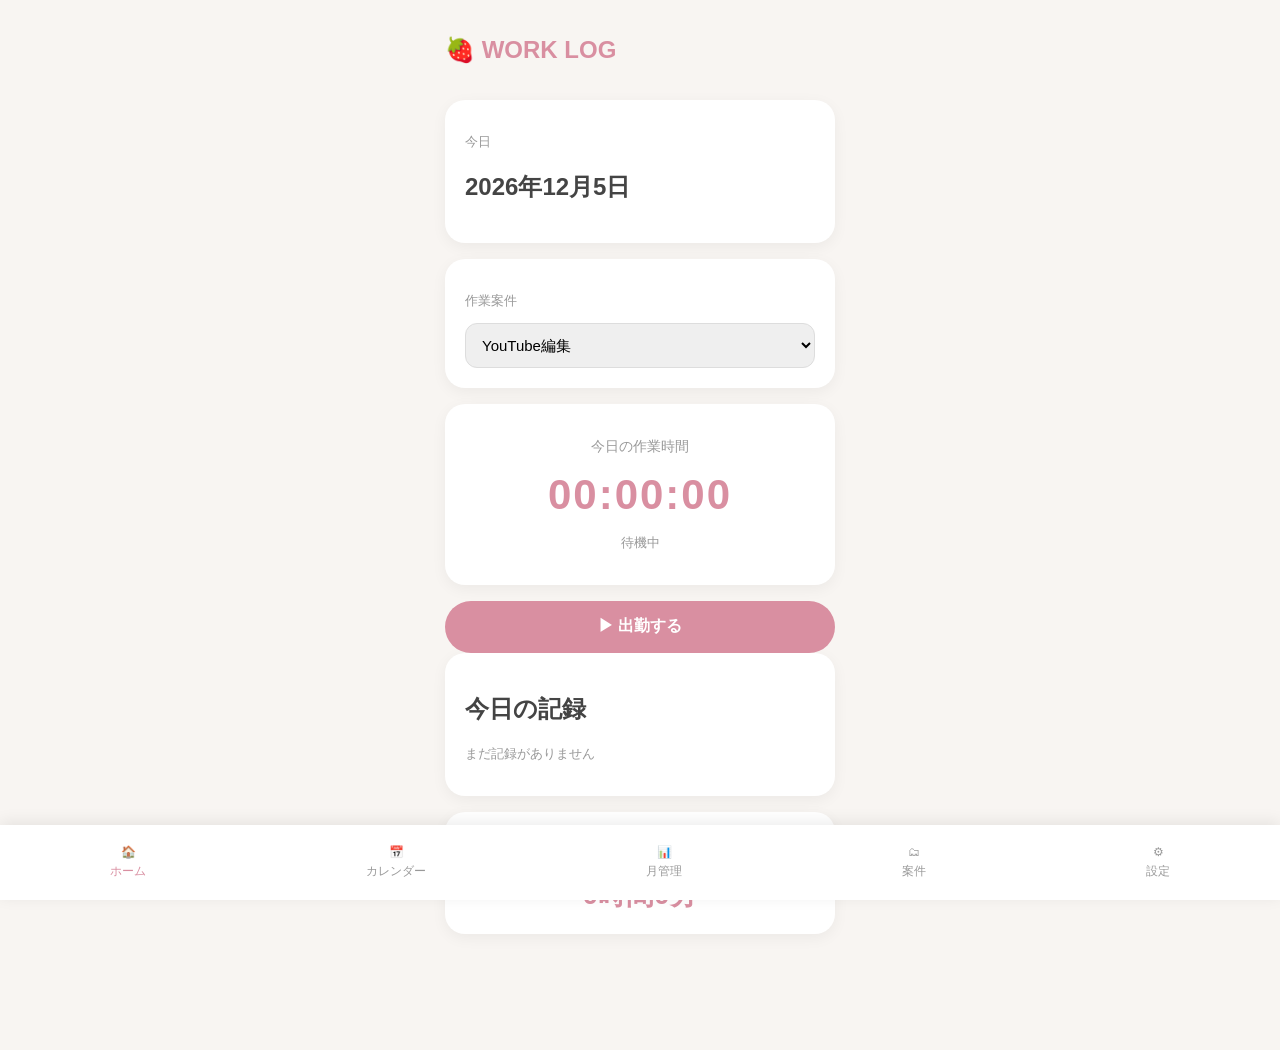
==== index.html @ a32bbe85 "Add files via upload" ====
<!DOCTYPE html>
<html lang="ja">

<head>

<meta charset="UTF-8">

<meta name="viewport" content="width=device-width, initial-scale=1.0">


<title>WORK LOG</title>


<link rel="stylesheet" href="css/style.css">


<link rel="manifest" href="manifest.json">


<meta name="theme-color" content="#D98FA1">


</head>



<body>


<div class="app">



<header>

<h1 class="logo">
🍓 WORK LOG
</h1>


</header>






<section class="card">


<p class="small-text">
今日
</p>


<h2 id="today">

</h2>


</section>








<section class="card">


<p class="small-text">
作業案件
</p>



<select id="projectSelect">

</select>


</section>









<section class="card time-card">


<p class="time-label">

今日の作業時間

</p>



<div id="timer" class="timer">

00:00:00

</div>



<p id="status" class="small-text">

待機中

</p>


</section>









<button

id="workButton"

class="btn btn-primary">

▶ 出勤する

</button>









<section class="card">


<h2>

今日の記録

</h2>



<div id="todayRecords">


<p class="small-text">

まだ記録がありません

</p>


</div>


</section>








<section class="card summary-card">


<p class="small-text">

今月の作業時間

</p>



<strong

id="monthTotal"

class="summary-number">

0時間0分

</strong>


</section>






</div>








<nav>


<div

class="nav-item nav-active"

onclick="location.href='index.html'">

🏠

<span>
ホーム
</span>

</div>





<div

class="nav-item"

onclick="location.href='calendar.html'">

📅

<span>
カレンダー
</span>

</div>





<div

class="nav-item"

onclick="location.href='monthly.html'">

📊

<span>
月管理
</span>

</div>





<div

class="nav-item"

onclick="location.href='projects.html'">

🗂

<span>
案件
</span>

</div>



<div

class="nav-item"

onclick="location.href='settings.html'">

⚙

<span>
設定
</span>

</div>


</nav>







<script src="js/app.js"></script>

<script src="js/home.js"></script>


</body>


</html>
---- css/style.css ----
/* =========================
 WORK LOG v1.0
 Common Style
========================= */


*{

box-sizing:border-box;

}



body{


margin:0;

padding:0;

font-family:

-apple-system,
BlinkMacSystemFont,
"Helvetica Neue",
Arial,
sans-serif;


background:#F8F5F2;

color:#444;


}





/* =====================
 App Layout
===================== */


.app{


max-width:430px;

margin:0 auto;

padding:20px;

padding-bottom:100px;


}






/* =====================
 Header
===================== */


header{


display:flex;

justify-content:space-between;

align-items:center;

margin-bottom:20px;


}



.logo{


font-size:24px;

font-weight:bold;

color:#D98FA1;


}







/* =====================
 Card
===================== */


.card{


background:white;

border-radius:20px;

padding:20px;

margin-bottom:16px;


box-shadow:

0 4px 15px rgba(0,0,0,0.05);


}





.small-text{


font-size:13px;

color:#999;


}





/* =====================
 Button
===================== */


.btn{


width:100%;

height:52px;

border:none;

border-radius:26px;

font-size:16px;

font-weight:bold;

cursor:pointer;


}



.btn-primary{


background:#D98FA1;

color:white;


}



.btn-work{


background:#555;

color:white;


}






/* =====================
 Select / Input
===================== */


select,
input{


width:100%;

height:45px;

border-radius:12px;

border:

1px solid #ddd;


padding:0 12px;

font-size:15px;


}





/* =====================
 Timer
===================== */


.time-card{


text-align:center;


}



.time-label{


font-size:14px;

color:#999;


}



.timer{


font-size:42px;

font-weight:bold;

letter-spacing:2px;

margin:15px 0;


color:#D98FA1;


}





/* =====================
 Summary
===================== */


.summary-card{


text-align:center;


}



.summary-number{


font-size:28px;

color:#D98FA1;


}





/* =====================
 Records
===================== */


.record-item{


background:#FAF8F7;

padding:14px;

border-radius:14px;

margin-top:10px;


}





/* =====================
 Bottom Navigation
===================== */


nav{


position:fixed;

bottom:0;

left:0;

right:0;


height:75px;


background:white;


display:flex;

justify-content:space-around;

align-items:center;


box-shadow:

0 -3px 15px rgba(0,0,0,0.08);


}



.nav-item{


font-size:12px;

color:#999;

text-align:center;

cursor:pointer;


}



.nav-item span{


display:block;

margin-top:4px;


}



.nav-active{


color:#D98FA1;


}






/* =====================
 Calendar
===================== */


.calendar-control{


display:flex;

justify-content:space-between;

align-items:center;


}



.calendar-control button{


border:none;

background:#F7E5EA;

color:#D98FA1;


width:40px;

height:40px;

border-radius:50%;


}





.week-header{


display:grid;

grid-template-columns:repeat(7,1fr);

text-align:center;

font-size:12px;

color:#999;

margin-bottom:10px;


}



#calendarGrid{


display:grid;

grid-template-columns:repeat(7,1fr);

gap:8px;


}



.calendar-day{


height:45px;

display:flex;

align-items:center;

justify-content:center;

border-radius:12px;

cursor:pointer;


}



.calendar-day:hover{


background:#F7E5EA;


}



.work-day{


background:#F7E5EA;

color:#D98FA1;

font-weight:bold;


}





/* =====================
 Edit
===================== */


.edit-box{


background:#FAF8F7;

padding:16px;

border-radius:14px;

margin-top:15px;


}



.edit-buttons{


display:flex;

gap:10px;

margin-top:15px;


}



.edit-buttons button{


flex:1;

height:45px;

border:none;

border-radius:22px;


}



.save-edit{


background:#D98FA1;

color:white;


}



.delete-edit{


background:#eee;

color:#777;


}







/* =====================
 Projects
===================== */


.project-card{


background:#FAF8F7;

padding:15px;

border-radius:14px;

display:flex;

justify-content:space-between;

align-items:center;

margin-top:10px;


}



.project-info{


display:flex;

align-items:center;

gap:10px;


}



.project-color{


width:18px;

height:18px;

border-radius:50%;


}



.delete-btn{


border:none;

background:#eee;

padding:8px 12px;

border-radius:20px;

color:#777;


}





/* =====================
 Monthly
===================== */


.month-item{


background:#FAF8F7;

padding:14px;

border-radius:12px;

margin-top:10px;

display:flex;

justify-content:space-between;


}



.project-summary{


background:#FAF8F7;

padding:14px;

border-radius:12px;

margin-top:10px;


}
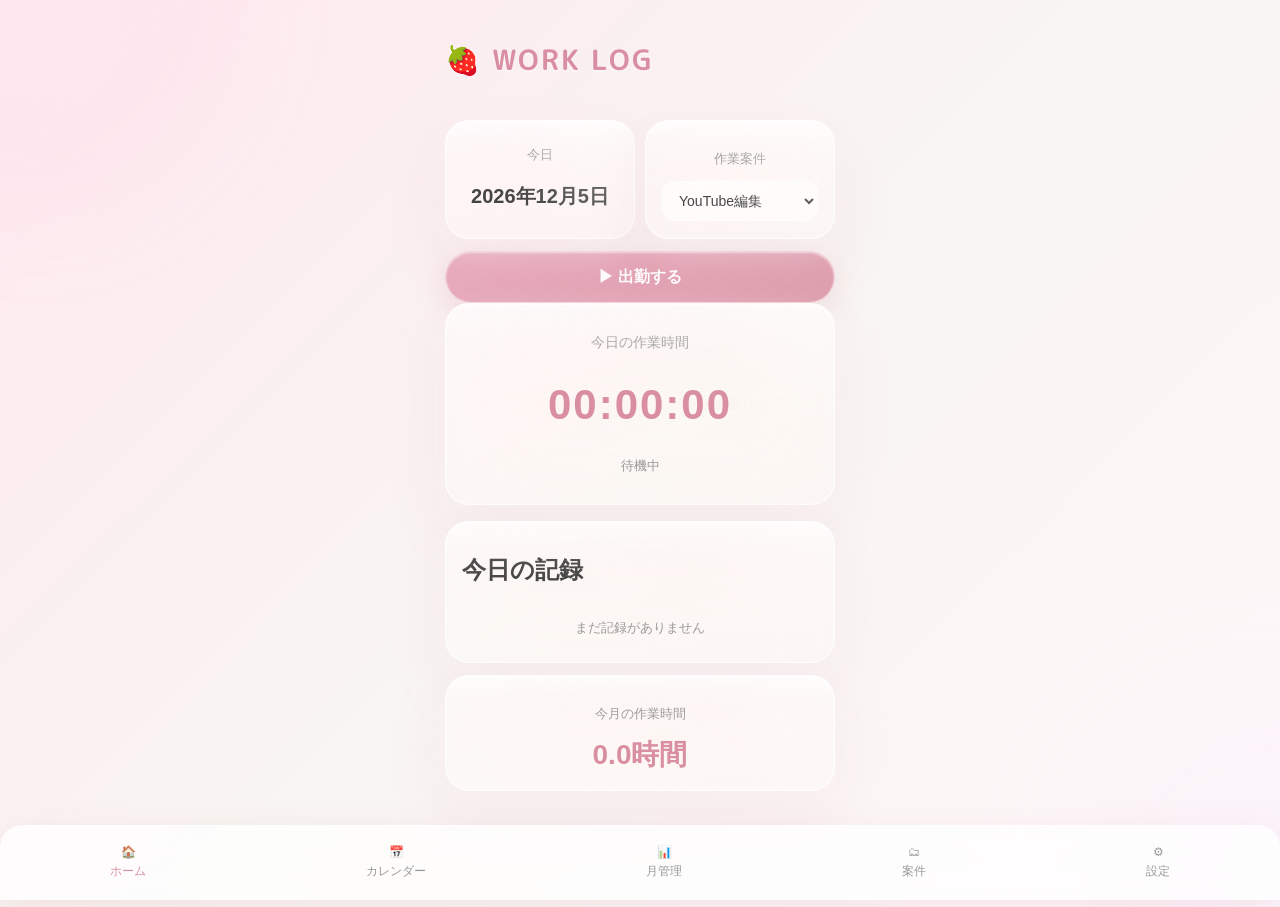
==== commit c6d1af2c: "Add files via upload" ====
--- a/index.html
+++ b/index.html
@@ -18,6 +18,12 @@
 
 
 <meta name="theme-color" content="#D98FA1">
+
+<link rel="preconnect" href="https://fonts.googleapis.com">
+
+<link rel="preconnect" href="https://fonts.gstatic.com" crossorigin>
+
+<link href="https://fonts.googleapis.com/css2?family=M+PLUS+Rounded+1c:wght@500;700&display=swap" rel="stylesheet">
 
 
 </head>
@@ -43,19 +49,103 @@
 
 
 
-
-
-<section class="card">
+<div class="top-cards">
+
+    <section class="card compact-card">
+
+        <p class="small-text">
+            今日
+        </p>
+
+        <h2 id="today"></h2>
+
+    </section>
+
+    <section class="card compact-card">
+
+        <p class="small-text">
+            作業案件
+        </p>
+
+        <select id="projectSelect"></select>
+
+    </section>
+
+</div>
+
+
+
+<button
+
+id="workButton"
+
+class="btn btn-primary">
+
+▶ 出勤する
+
+</button>
+
+
+
+
+
+<section class="card time-card">
+
+
+<p class="time-label">
+
+今日の作業時間
+
+</p>
+
+
+
+<div id="timer" class="timer">
+
+00:00:00
+
+</div>
+
+
+
+<p id="status" class="small-text">
+
+待機中
+
+</p>
+
+
+</section>
+
+
+
+
+
+
+
+
+<section class="card compact-card">
+
+
+<h2>
+
+今日の記録
+
+</h2>
+
+
+
+<div id="todayRecords">
 
 
 <p class="small-text">
-今日
+
+まだ記録がありません
+
 </p>
 
 
-<h2 id="today">
-
-</h2>
+</div>
 
 
 </section>
@@ -67,18 +157,26 @@
 
 
 
-<section class="card">
+<section class="card summary-card">
 
 
 <p class="small-text">
-作業案件
+
+今月の作業時間
+
 </p>
 
 
 
-<select id="projectSelect">
-
-</select>
+<strong
+
+id="monthTotal"
+
+class="summary-number">
+
+0時間0分
+
+</strong>
 
 
 </section>
@@ -88,125 +186,6 @@
 
 
 
-
-
-
-<section class="card time-card">
-
-
-<p class="time-label">
-
-今日の作業時間
-
-</p>
-
-
-
-<div id="timer" class="timer">
-
-00:00:00
-
-</div>
-
-
-
-<p id="status" class="small-text">
-
-待機中
-
-</p>
-
-
-</section>
-
-
-
-
-
-
-
-
-
-<button
-
-id="workButton"
-
-class="btn btn-primary">
-
-▶ 出勤する
-
-</button>
-
-
-
-
-
-
-
-
-
-<section class="card">
-
-
-<h2>
-
-今日の記録
-
-</h2>
-
-
-
-<div id="todayRecords">
-
-
-<p class="small-text">
-
-まだ記録がありません
-
-</p>
-
-
-</div>
-
-
-</section>
-
-
-
-
-
-
-
-
-<section class="card summary-card">
-
-
-<p class="small-text">
-
-今月の作業時間
-
-</p>
-
-
-
-<strong
-
-id="monthTotal"
-
-class="summary-number">
-
-0時間0分
-
-</strong>
-
-
-</section>
-
-
-
-
-
-
 </div>
 
 
--- a/css/style.css
+++ b/css/style.css
@@ -14,24 +14,85 @@
 
 body{
 
-
-margin:0;
-
-padding:0;
-
-font-family:
-
--apple-system,
-BlinkMacSystemFont,
-"Helvetica Neue",
-Arial,
-sans-serif;
-
-
-background:#F8F5F2;
-
-color:#444;
-
+    margin:0;
+
+    padding:0;
+
+    font-family:
+    -apple-system,
+    BlinkMacSystemFont,
+    "Helvetica Neue",
+    Arial,
+    sans-serif;
+
+    background:
+    linear-gradient(
+        135deg,
+        #FFE8EF,
+        #F8F5F2,
+        #FFF7FA
+    );
+
+    color:#444;
+
+    position:relative;
+overflow-x:hidden;
+
+}
+
+body::before{
+
+    content:"";
+
+    position:fixed;
+
+    top:-200px;
+    left:-180px;
+
+    width:420px;
+    height:420px;
+
+    border-radius:50%;
+
+    background:
+    radial-gradient(
+        circle,
+        rgba(255,255,255,.65),
+        rgba(255,192,220,.18),
+        transparent 70%
+    );
+
+    filter:blur(60px);
+
+    z-index:-2;
+
+}
+
+body::after{
+
+    content:"";
+
+    position:fixed;
+
+    bottom:-180px;
+    right:-180px;
+
+    width:380px;
+    height:380px;
+
+    border-radius:50%;
+
+    background:
+    radial-gradient(
+        circle,
+        rgba(255,255,255,.55),
+        rgba(230,220,255,.20),
+        transparent 70%
+    );
+
+    filter:blur(70px);
+
+    z-index:-2;
 
 }
 
@@ -86,13 +147,18 @@
 
 .logo{
 
-
-font-size:24px;
-
-font-weight:bold;
-
-color:#D98FA1;
-
+    font-family:"M PLUS Rounded 1c", sans-serif;
+
+    font-size:28px;
+
+    font-weight:700;
+
+    letter-spacing:2px;
+
+    color:#D98FA1;
+
+    text-shadow:
+        0 1px 2px rgba(255,255,255,.8);
 
 }
 
@@ -109,20 +175,101 @@
 
 .card{
 
-
-background:white;
-
-border-radius:20px;
-
-padding:20px;
-
-margin-bottom:16px;
-
-
-box-shadow:
-
-0 4px 15px rgba(0,0,0,0.05);
-
+    position:relative;
+
+    overflow:hidden;
+
+    background:
+linear-gradient(
+    145deg,
+    rgba(255,255,255,.48),
+    rgba(255,255,255,.16)
+);
+
+    backdrop-filter:blur(40px) saturate(200%);
+-webkit-backdrop-filter:blur(40px) saturate(200%);
+
+
+    border:1px solid rgba(255,255,255,.75);
+
+    border-radius:24px;
+
+    padding:16px 20px;
+
+    margin-bottom:16px;
+
+    box-shadow:
+
+0 12px 35px rgba(255,255,255,.35),
+
+0 25px 55px rgba(217,143,161,.15),
+
+inset 0 1px 1px rgba(255,255,255,.8),
+
+inset 0 -1px 2px rgba(255,255,255,.2);
+
+    display:flex;
+
+    flex-direction:column;
+
+    justify-content:center;
+
+}
+
+.card::before{
+
+    content:"";
+
+    position:absolute;
+
+    top:0;
+    left:0;
+
+    width:100%;
+    height:45%;
+
+    background:
+
+    linear-gradient(
+
+        to bottom,
+
+        rgba(255,255,255,.65),
+
+        rgba(255,255,255,.08),
+
+        transparent
+
+    );
+
+}
+
+.card::after{
+
+    content:"";
+
+    position:absolute;
+
+    top:-60px;
+    right:-60px;
+
+    width:170px;
+    height:170px;
+
+    border-radius:50%;
+
+    background:
+    radial-gradient(
+
+        circle,
+
+        rgba(255,255,255,.55),
+
+        transparent 70%
+
+    );
+
+    filter:blur(35px);
 
 }
 
@@ -132,11 +279,11 @@
 
 .small-text{
 
-
-font-size:13px;
-
-color:#999;
-
+    font-size:13px;
+
+    color:#999;
+
+    text-align:center;
 
 }
 
@@ -151,21 +298,30 @@
 
 .btn{
 
-
-width:100%;
-
-height:52px;
-
-border:none;
-
-border-radius:26px;
-
-font-size:16px;
-
-font-weight:bold;
-
-cursor:pointer;
-
+    width:100%;
+    height:52px;
+    border:none;
+    border-radius:26px;
+    font-size:16px;
+    font-weight:bold;
+    cursor:pointer;
+
+    transition:
+        transform .2s ease,
+        box-shadow .2s ease,
+        opacity .2s ease;
+
+}
+
+.btn:hover{
+
+    transform:translateY(-2px);
+
+}
+
+.btn:active{
+
+    transform:translateY(1px) scale(.98);
 
 }
 
@@ -173,11 +329,20 @@
 
 .btn-primary{
 
-
-background:#D98FA1;
-
-color:white;
-
+    background:
+    linear-gradient(
+        145deg,
+        rgba(231,168,186,.95),
+        rgba(217,143,161,.85)
+    );
+
+    color:#fff;
+
+    border:1px solid rgba(255,255,255,.5);
+
+    box-shadow:
+        0 10px 30px rgba(217,143,161,.25),
+        inset 0 1px 2px rgba(255,255,255,.6);
 
 }
 
@@ -185,11 +350,16 @@
 
 .btn-work{
 
-
-background:#555;
-
-color:white;
-
+    background:
+linear-gradient(
+135deg,
+#FFDCE7 0%,
+#FFF5F8 40%,
+#F7F6FF 100%
+);
+    color:white;
+
+    box-shadow:0 10px 25px rgba(0,0,0,.15);
 
 }
 
@@ -206,520 +376,668 @@
 select,
 input{
 
-
-width:100%;
+    width:100%;
+
+    height:40px;
+
+    border-radius:14px;
+
+    border:1px solid rgba(255,255,255,.6);
+
+    background:rgba(255,255,255,.45);
+
+    backdrop-filter:blur(10px);
+
+    -webkit-backdrop-filter:blur(10px);
+
+    padding:0 12px;
+
+    font-size:14px;
+
+    color:#444;
+
+}
+
+
+
+
+
+/* =====================
+ Timer
+===================== */
+
+
+.time-card{
+
+
+text-align:center;
+
+
+}
+
+
+
+.time-label{
+
+
+font-size:14px;
+
+color:#999;
+
+
+}
+
+
+
+.timer{
+
+
+font-size:42px;
+
+font-weight:bold;
+
+letter-spacing:2px;
+
+margin:15px 0;
+
+
+color:#D98FA1;
+
+
+}
+
+
+
+
+
+/* =====================
+ Summary
+===================== */
+
+
+.summary-card{
+
+    text-align:center;
+
+    display:flex;
+
+    flex-direction:column;
+
+    justify-content:center;
+
+    min-height:90px;
+
+}
+
+
+
+.summary-number{
+
+
+font-size:28px;
+
+color:#D98FA1;
+
+
+}
+
+
+
+
+
+/* =====================
+ Records
+===================== */
+
+
+.record-item{
+
+    background:rgba(255,255,255,.45);
+
+    backdrop-filter:blur(10px);
+
+    -webkit-backdrop-filter:blur(10px);
+
+    border:1px solid rgba(255,255,255,.5);
+
+    padding:14px;
+
+    border-radius:16px;
+
+    margin-top:10px;
+
+}
+
+
+
+
+
+/* =====================
+ Bottom Navigation
+===================== */
+
+
+nav{
+
+    position:fixed;
+
+    bottom:0;
+
+    left:0;
+
+    right:0;
+
+    height:75px;
+
+    background:rgba(255,255,255,.75);
+
+    backdrop-filter:blur(20px);
+
+    -webkit-backdrop-filter:blur(20px);
+
+    display:flex;
+
+    justify-content:space-around;
+
+    align-items:center;
+
+
+    box-shadow:
+    0 10px 35px rgba(217,143,161,.18);
+
+
+    border-radius:22px 22px 0 0;
+
+}
+
+
+
+.nav-item{
+
+
+font-size:12px;
+
+color:#999;
+
+text-align:center;
+
+cursor:pointer;
+
+
+}
+
+
+
+.nav-item span{
+
+
+display:block;
+
+margin-top:4px;
+
+
+}
+
+
+
+.nav-active{
+
+
+color:#D98FA1;
+
+
+}
+
+
+
+
+
+
+/* =====================
+ Calendar
+===================== */
+
+
+.calendar-control{
+
+
+display:flex;
+
+justify-content:space-between;
+
+align-items:center;
+
+
+}
+
+
+
+.calendar-control button{
+
+
+border:none;
+
+background:#F7E5EA;
+
+color:#D98FA1;
+
+
+width:40px;
+
+height:40px;
+
+border-radius:50%;
+
+
+}
+
+
+
+
+
+.week-header{
+
+
+display:grid;
+
+grid-template-columns:repeat(7,1fr);
+
+text-align:center;
+
+font-size:12px;
+
+color:#999;
+
+margin-bottom:10px;
+
+
+}
+
+
+
+#calendarGrid{
+
+
+display:grid;
+
+grid-template-columns:repeat(7,1fr);
+
+gap:8px;
+
+
+}
+
+
+
+.calendar-day{
+
+    position:relative;
+
+    height:45px;
+
+    display:flex;
+
+    flex-direction:column;
+
+    justify-content:center;
+
+    align-items:center;
+
+    border-radius:12px;
+
+    cursor:pointer;
+
+}
+
+
+
+.calendar-day:hover{
+
+
+background:#F7E5EA;
+
+
+}
+
+
+
+.work-day{
+
+
+background:#F7E5EA;
+
+color:#D98FA1;
+
+font-weight:bold;
+
+
+}
+
+
+
+
+
+/* =====================
+ Edit
+===================== */
+
+
+.edit-box{
+
+
+background:#FAF8F7;
+
+padding:16px;
+
+border-radius:14px;
+
+margin-top:15px;
+
+
+}
+
+
+
+.edit-buttons{
+
+
+display:flex;
+
+gap:10px;
+
+margin-top:15px;
+
+
+}
+
+
+
+.edit-buttons button{
+
+
+flex:1;
 
 height:45px;
 
+border:none;
+
+border-radius:22px;
+
+
+}
+
+
+
+.save-edit{
+
+
+background:#D98FA1;
+
+color:white;
+
+
+}
+
+
+
+.delete-edit{
+
+
+background:#eee;
+
+color:#777;
+
+
+}
+
+
+
+
+
+
+
+/* =====================
+ Projects
+===================== */
+
+
+.project-card{
+
+
+    background:rgba(255,255,255,.45);
+
+    backdrop-filter:blur(10px);
+
+    -webkit-backdrop-filter:blur(10px);
+
+    border:1px solid rgba(255,255,255,.5);
+
+    padding:14px;
+
+    border-radius:16px;
+
+    margin-top:10px;
+
+
+}
+
+
+
+.project-info{
+
+
+display:flex;
+
+align-items:center;
+
+gap:10px;
+
+
+}
+
+
+
+.project-color{
+
+
+width:18px;
+
+height:18px;
+
+border-radius:50%;
+
+
+}
+
+
+
+.delete-btn{
+
+
+border:none;
+
+background:#eee;
+
+padding:8px 12px;
+
+border-radius:20px;
+
+color:#777;
+
+
+}
+
+
+
+
+
+/* =====================
+ Monthly
+===================== */
+
+
+.month-item{
+
+
+background:#FAF8F7;
+
+padding:14px;
+
 border-radius:12px;
 
-border:
-
-1px solid #ddd;
-
-
-padding:0 12px;
-
-font-size:15px;
-
-
-}
-
-
-
-
-
-/* =====================
- Timer
-===================== */
-
-
-.time-card{
-
-
-text-align:center;
-
-
-}
-
-
-
-.time-label{
-
-
-font-size:14px;
-
-color:#999;
-
-
-}
-
-
-
-.timer{
-
-
-font-size:42px;
-
-font-weight:bold;
-
-letter-spacing:2px;
-
-margin:15px 0;
-
-
-color:#D98FA1;
-
-
-}
-
-
-
-
-
-/* =====================
- Summary
-===================== */
-
-
-.summary-card{
-
-
-text-align:center;
-
-
-}
-
-
-
-.summary-number{
-
-
-font-size:28px;
-
-color:#D98FA1;
-
-
-}
-
-
-
-
-
-/* =====================
- Records
-===================== */
-
-
-.record-item{
-
-
-background:#FAF8F7;
-
-padding:14px;
-
-border-radius:14px;
-
 margin-top:10px;
 
-
-}
-
-
-
-
-
-/* =====================
- Bottom Navigation
-===================== */
-
-
-nav{
-
-
-position:fixed;
-
-bottom:0;
-
-left:0;
-
-right:0;
-
-
-height:75px;
-
-
-background:white;
-
-
 display:flex;
 
-justify-content:space-around;
-
-align-items:center;
-
-
-box-shadow:
-
-0 -3px 15px rgba(0,0,0,0.08);
-
-
-}
-
-
-
-.nav-item{
-
-
-font-size:12px;
-
-color:#999;
-
-text-align:center;
-
-cursor:pointer;
-
-
-}
-
-
-
-.nav-item span{
-
-
-display:block;
-
-margin-top:4px;
-
-
-}
-
-
-
-.nav-active{
-
-
-color:#D98FA1;
-
-
-}
-
-
-
-
-
-
-/* =====================
- Calendar
-===================== */
-
-
-.calendar-control{
-
-
-display:flex;
-
 justify-content:space-between;
 
-align-items:center;
-
-
-}
-
-
-
-.calendar-control button{
-
-
-border:none;
-
-background:#F7E5EA;
-
-color:#D98FA1;
-
-
-width:40px;
-
-height:40px;
-
-border-radius:50%;
-
-
-}
-
-
-
-
-
-.week-header{
-
-
-display:grid;
-
-grid-template-columns:repeat(7,1fr);
-
-text-align:center;
-
-font-size:12px;
-
-color:#999;
-
-margin-bottom:10px;
-
-
-}
-
-
-
-#calendarGrid{
-
-
-display:grid;
-
-grid-template-columns:repeat(7,1fr);
-
-gap:8px;
-
-
-}
-
-
+
+}
+
+
+
+.project-summary{
+
+
+    background:rgba(255,255,255,.45);
+
+    backdrop-filter:blur(10px);
+
+    -webkit-backdrop-filter:blur(10px);
+
+    border:1px solid rgba(255,255,255,.5);
+
+    padding:14px;
+
+    border-radius:16px;
+
+    margin-top:10px;
+
+}
+
+/* =====================
+ Calendar Work Mark
+===================== */
 
 .calendar-day{
 
-
-height:45px;
-
-display:flex;
-
-align-items:center;
-
-justify-content:center;
-
-border-radius:12px;
-
-cursor:pointer;
-
-
-}
-
-
-
-.calendar-day:hover{
-
-
-background:#F7E5EA;
-
-
-}
-
-
-
-.work-day{
-
-
-background:#F7E5EA;
-
-color:#D98FA1;
-
-font-weight:bold;
-
-
-}
-
-
-
-
-
-/* =====================
- Edit
-===================== */
-
-
-.edit-box{
-
-
-background:#FAF8F7;
-
-padding:16px;
-
-border-radius:14px;
-
-margin-top:15px;
-
-
-}
-
-
-
-.edit-buttons{
-
-
-display:flex;
-
-gap:10px;
-
-margin-top:15px;
-
-
-}
-
-
-
-.edit-buttons button{
-
-
-flex:1;
-
-height:45px;
-
-border:none;
-
-border-radius:22px;
-
-
-}
-
-
-
-.save-edit{
-
-
-background:#D98FA1;
-
-color:white;
-
-
-}
-
-
-
-.delete-edit{
-
-
-background:#eee;
-
-color:#777;
-
-
-}
-
-
-
-
-
-
-
-/* =====================
- Projects
-===================== */
-
-
-.project-card{
-
-
-background:#FAF8F7;
-
-padding:15px;
-
-border-radius:14px;
-
-display:flex;
-
-justify-content:space-between;
-
-align-items:center;
-
-margin-top:10px;
-
-
-}
-
-
-
-.project-info{
-
-
-display:flex;
-
-align-items:center;
-
-gap:10px;
-
-
-}
-
-
-
-.project-color{
-
-
-width:18px;
-
-height:18px;
-
-border-radius:50%;
-
-
-}
-
-
-
-.delete-btn{
-
-
-border:none;
-
-background:#eee;
-
-padding:8px 12px;
-
-border-radius:20px;
-
-color:#777;
-
-
-}
-
-
-
-
-
-/* =====================
- Monthly
-===================== */
-
-
-.month-item{
-
-
-background:#FAF8F7;
-
-padding:14px;
-
-border-radius:12px;
-
-margin-top:10px;
-
-display:flex;
-
-justify-content:space-between;
-
-
-}
-
-
-
-.project-summary{
-
-
-background:#FAF8F7;
-
-padding:14px;
-
-border-radius:12px;
-
-margin-top:10px;
-
-
+    position:relative;
+
+    height:45px;
+
+    display:flex;
+
+    flex-direction:column;
+
+    justify-content:center;
+
+    align-items:center;
+
+    border-radius:12px;
+
+    cursor:pointer;
+
+}
+
+.day-number{
+
+    font-size:16px;
+
+    line-height:1;
+
+}
+
+.worked-dot{
+
+    width:8px;
+
+    height:8px;
+
+    border-radius:50%;
+
+    background:#D98FA1;
+
+    margin-top:4px;
+
+}
+
+.today{
+
+    border:2px solid #D98FA1;
+
+    font-weight:bold;
+
+}
+
+/* =====================
+ Today Date
+===================== */
+
+#today{
+
+    font-size:20px;
+
+    font-weight:700;
+
+    margin-top:6px;
+
+    text-align:center;
+
+    color:#444;
+
+}
+
+/* =====================
+ Compact Card
+===================== */
+
+.compact-card{
+
+    padding:12px 16px;
+
+    min-height:78px;
+
+    display:flex;
+
+    flex-direction:column;
+
+    justify-content:center;
+
+    margin-bottom:12px;
+
+}
+
+select:focus,
+input:focus{
+
+    outline:none;
+
+    border-color:#D98FA1;
+
+    box-shadow:0 0 0 4px rgba(217,143,161,.18);
+
+}
+
+/* =====================
+ Top Cards
+===================== */
+
+.top-cards{
+
+    display:flex;
+
+    gap:10px;
+
+}
+
+.top-cards .card{
+
+    flex:1;
+
+}
+
+
+
+.card::before{
+    animation:none;
 }
